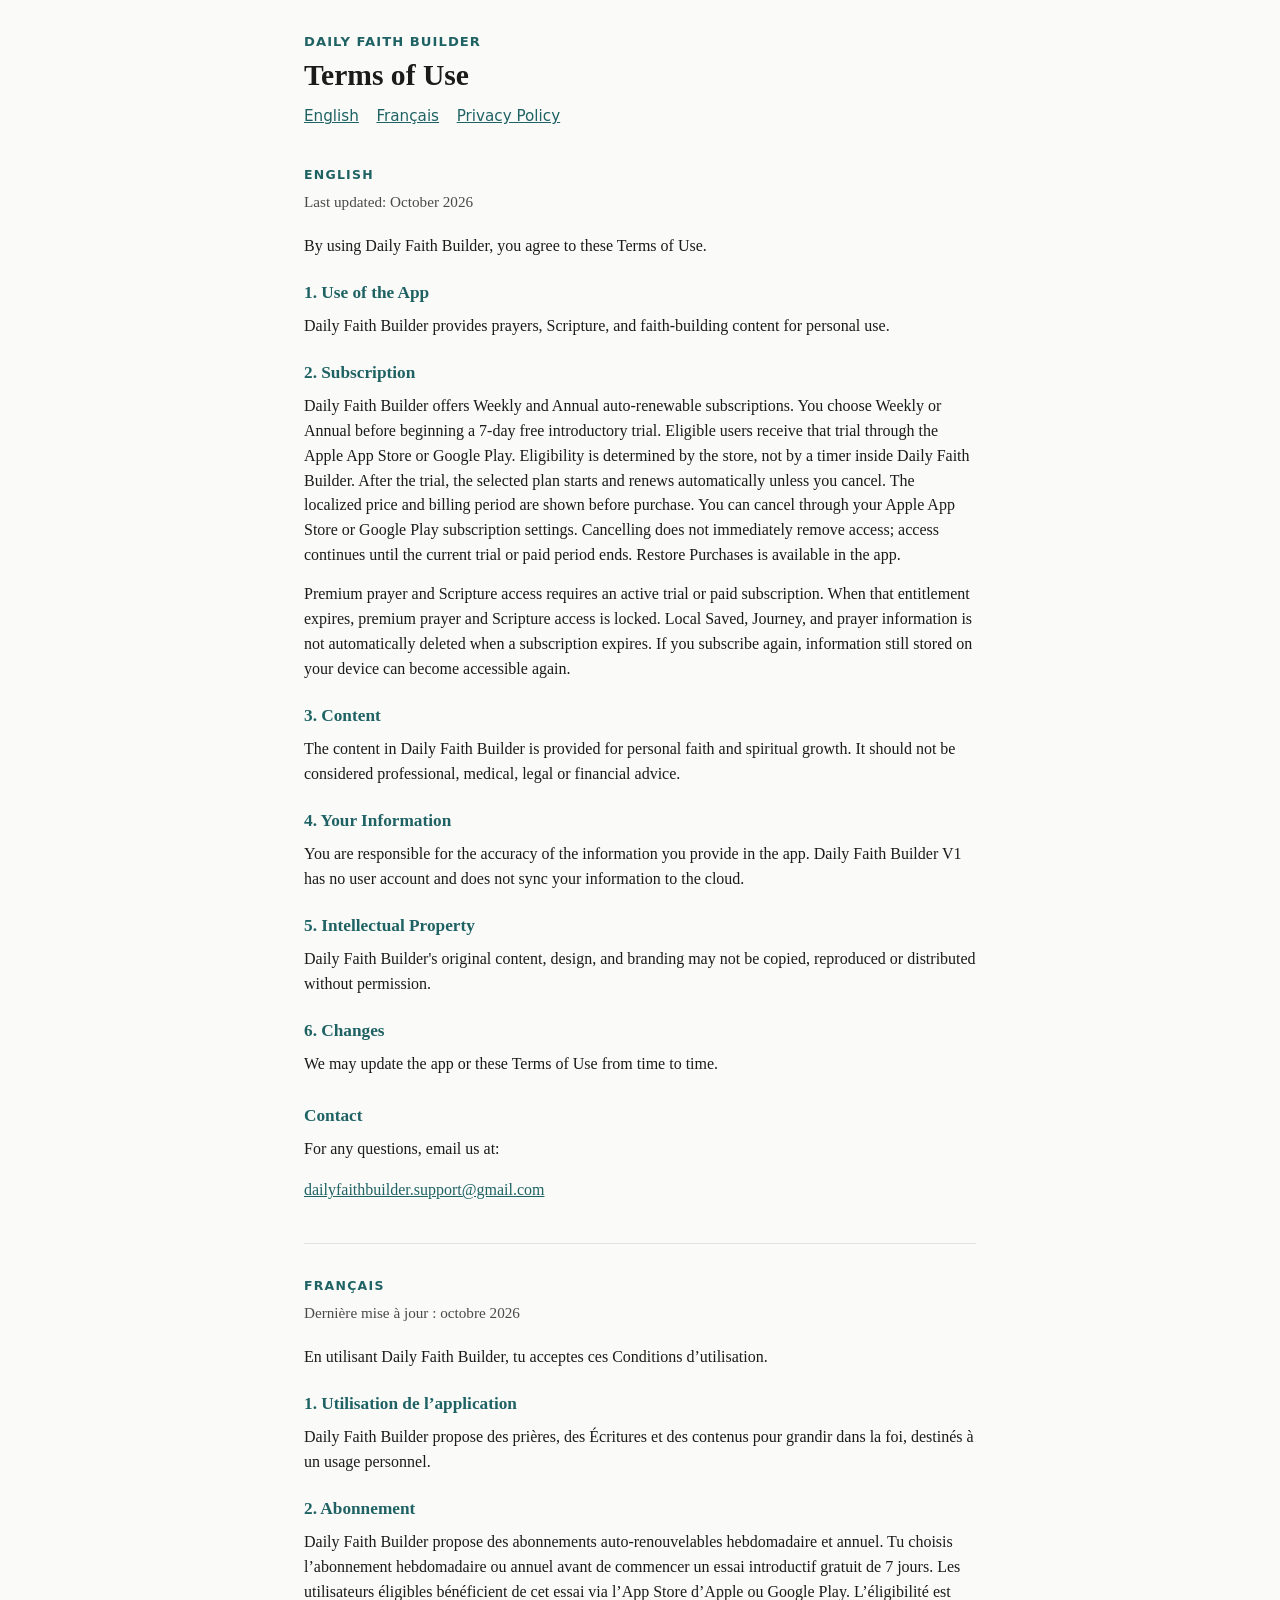
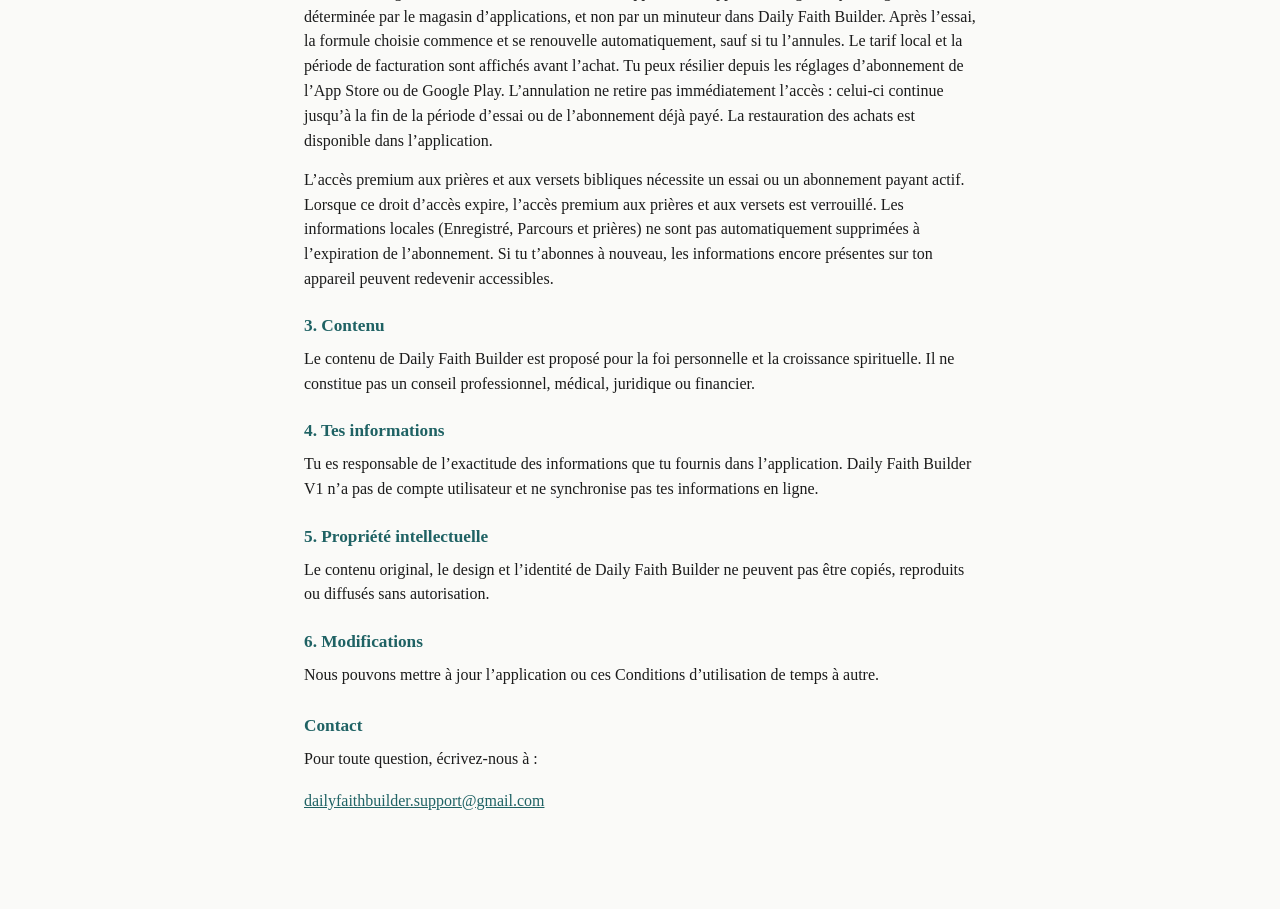
==== index.html @ fc42a617 "Add files via upload" ====
<!DOCTYPE html>
<html lang="en">
<head>
  <meta charset="utf-8">
  <meta name="viewport" content="width=device-width, initial-scale=1">
  <meta name="robots" content="index,follow">
  <title>Daily Faith Builder — Terms of Use</title>
  <link rel="stylesheet" href="../styles.css">
</head>
<body>
  <main class="wrap">
    <p class="brand">Daily Faith Builder</p>
    <h1>Terms of Use</h1>
    <nav class="nav" aria-label="Page">
      <a href="#english">English</a>
      <a href="#francais">Français</a>
      <a href="../privacy/">Privacy Policy</a>
    </nav>

    <article class="lang" id="english" lang="en">
      <h2>English</h2>
      <p class="updated">Last updated: October 2026</p>
      <p class="intro">By using Daily Faith Builder, you agree to these Terms of Use.</p>
        <section class="section">
          <h3>1. Use of the App</h3>
          <p>Daily Faith Builder provides prayers, Scripture, and faith-building content for personal use.</p>
        </section>
        <section class="section">
          <h3>2. Subscription</h3>
          <p>Daily Faith Builder offers Weekly and Annual auto-renewable subscriptions. You choose Weekly or Annual before beginning a 7-day free introductory trial. Eligible users receive that trial through the Apple App Store or Google Play. Eligibility is determined by the store, not by a timer inside Daily Faith Builder. After the trial, the selected plan starts and renews automatically unless you cancel. The localized price and billing period are shown before purchase. You can cancel through your Apple App Store or Google Play subscription settings. Cancelling does not immediately remove access; access continues until the current trial or paid period ends. Restore Purchases is available in the app.</p>
          <p>Premium prayer and Scripture access requires an active trial or paid subscription. When that entitlement expires, premium prayer and Scripture access is locked. Local Saved, Journey, and prayer information is not automatically deleted when a subscription expires. If you subscribe again, information still stored on your device can become accessible again.</p>
        </section>
        <section class="section">
          <h3>3. Content</h3>
          <p>The content in Daily Faith Builder is provided for personal faith and spiritual growth. It should not be considered professional, medical, legal or financial advice.</p>
        </section>
        <section class="section">
          <h3>4. Your Information</h3>
          <p>You are responsible for the accuracy of the information you provide in the app. Daily Faith Builder V1 has no user account and does not sync your information to the cloud.</p>
        </section>
        <section class="section">
          <h3>5. Intellectual Property</h3>
          <p>Daily Faith Builder's original content, design, and branding may not be copied, reproduced or distributed without permission.</p>
        </section>
        <section class="section">
          <h3>6. Changes</h3>
          <p>We may update the app or these Terms of Use from time to time.</p>
        </section>
        <div class="contact">
          <h3>Contact</h3>
          <p>For any questions, email us at:</p>
          <p><a class="email" href="mailto:dailyfaithbuilder.support@gmail.com">dailyfaithbuilder.support@gmail.com</a></p>
        </div>
    </article>

    <article class="lang" id="francais" lang="fr">
      <h2>Français</h2>
      <p class="updated">Dernière mise à jour : octobre 2026</p>
      <p class="intro">En utilisant Daily Faith Builder, tu acceptes ces Conditions d’utilisation.</p>
        <section class="section">
          <h3>1. Utilisation de l’application</h3>
          <p>Daily Faith Builder propose des prières, des Écritures et des contenus pour grandir dans la foi, destinés à un usage personnel.</p>
        </section>
        <section class="section">
          <h3>2. Abonnement</h3>
          <p>Daily Faith Builder propose des abonnements auto-renouvelables hebdomadaire et annuel. Tu choisis l’abonnement hebdomadaire ou annuel avant de commencer un essai introductif gratuit de 7 jours. Les utilisateurs éligibles bénéficient de cet essai via l’App Store d’Apple ou Google Play. L’éligibilité est déterminée par le magasin d’applications, et non par un minuteur dans Daily Faith Builder. Après l’essai, la formule choisie commence et se renouvelle automatiquement, sauf si tu l’annules. Le tarif local et la période de facturation sont affichés avant l’achat. Tu peux résilier depuis les réglages d’abonnement de l’App Store ou de Google Play. L’annulation ne retire pas immédiatement l’accès : celui-ci continue jusqu’à la fin de la période d’essai ou de l’abonnement déjà payé. La restauration des achats est disponible dans l’application.</p>
          <p>L’accès premium aux prières et aux versets bibliques nécessite un essai ou un abonnement payant actif. Lorsque ce droit d’accès expire, l’accès premium aux prières et aux versets est verrouillé. Les informations locales (Enregistré, Parcours et prières) ne sont pas automatiquement supprimées à l’expiration de l’abonnement. Si tu t’abonnes à nouveau, les informations encore présentes sur ton appareil peuvent redevenir accessibles.</p>
        </section>
        <section class="section">
          <h3>3. Contenu</h3>
          <p>Le contenu de Daily Faith Builder est proposé pour la foi personnelle et la croissance spirituelle. Il ne constitue pas un conseil professionnel, médical, juridique ou financier.</p>
        </section>
        <section class="section">
          <h3>4. Tes informations</h3>
          <p>Tu es responsable de l’exactitude des informations que tu fournis dans l’application. Daily Faith Builder V1 n’a pas de compte utilisateur et ne synchronise pas tes informations en ligne.</p>
        </section>
        <section class="section">
          <h3>5. Propriété intellectuelle</h3>
          <p>Le contenu original, le design et l’identité de Daily Faith Builder ne peuvent pas être copiés, reproduits ou diffusés sans autorisation.</p>
        </section>
        <section class="section">
          <h3>6. Modifications</h3>
          <p>Nous pouvons mettre à jour l’application ou ces Conditions d’utilisation de temps à autre.</p>
        </section>
        <div class="contact">
          <h3>Contact</h3>
          <p>Pour toute question, écrivez-nous à :</p>
          <p><a class="email" href="mailto:dailyfaithbuilder.support@gmail.com">dailyfaithbuilder.support@gmail.com</a></p>
        </div>
    </article>

  </main>
</body>
</html>
---- styles.css ----
/* Public legal pages — static, no analytics, no cookies. */
:root {
  color-scheme: light;
  --bg: #fafaf8;
  --ink: #1b1b1b;
  --muted: #4a4a46;
  --accent: #1f6264;
  --line: #e4e2dc;
}

* {
  box-sizing: border-box;
}

html {
  font-size: 100%;
}

body {
  margin: 0;
  background: var(--bg);
  color: var(--ink);
  font-family: "Iowan Old Style", "Palatino Linotype", Palatino, Georgia, "Times New Roman", serif;
  line-height: 1.55;
}

.wrap {
  width: min(42rem, calc(100% - 2.5rem));
  margin: 0 auto;
  padding: 2rem 0 3.5rem;
}

.brand {
  margin: 0 0 0.35rem;
  font-family: system-ui, -apple-system, "Segoe UI", sans-serif;
  font-size: 0.82rem;
  font-weight: 600;
  letter-spacing: 0.08em;
  text-transform: uppercase;
  color: var(--accent);
}

h1 {
  margin: 0 0 0.75rem;
  font-size: 1.85rem;
  font-weight: 650;
  line-height: 1.2;
}

.nav {
  display: flex;
  flex-wrap: wrap;
  gap: 0.75rem 1.1rem;
  margin: 0 0 2rem;
  font-family: system-ui, -apple-system, "Segoe UI", sans-serif;
  font-size: 0.95rem;
}

a {
  color: var(--accent);
}

.lang {
  margin: 0 0 2.5rem;
  padding-top: 0.25rem;
}

.lang + .lang {
  border-top: 1px solid var(--line);
  padding-top: 2rem;
}

.lang h2 {
  margin: 0 0 0.35rem;
  font-family: system-ui, -apple-system, "Segoe UI", sans-serif;
  font-size: 0.78rem;
  font-weight: 700;
  letter-spacing: 0.1em;
  text-transform: uppercase;
  color: var(--accent);
}

.updated {
  margin: 0 0 1.25rem;
  color: var(--muted);
  font-size: 0.95rem;
}

.intro,
.section p,
.contact p {
  margin: 0 0 0.9rem;
}

.section h3 {
  margin: 1.35rem 0 0.45rem;
  font-size: 1.08rem;
  font-weight: 700;
  color: var(--accent);
}

.contact h3 {
  margin: 1.6rem 0 0.45rem;
  font-size: 1.08rem;
  font-weight: 700;
  color: var(--accent);
}

.email {
  display: inline-block;
  margin-top: 0.15rem;
  word-break: break-word;
}

.home-links {
  display: grid;
  gap: 0.85rem;
  margin-top: 1.5rem;
}

.home-links a {
  display: block;
  padding: 0.9rem 1rem;
  border: 1px solid var(--line);
  border-radius: 8px;
  text-decoration: none;
  background: #fff;
  font-family: system-ui, -apple-system, "Segoe UI", sans-serif;
}

.home-links a:hover,
.home-links a:focus {
  border-color: var(--accent);
}

@media (max-width: 420px) {
  .wrap {
    width: min(42rem, calc(100% - 1.75rem));
    padding-top: 1.35rem;
  }

  h1 {
    font-size: 1.55rem;
  }

  body {
    font-size: 1.02rem;
  }
}
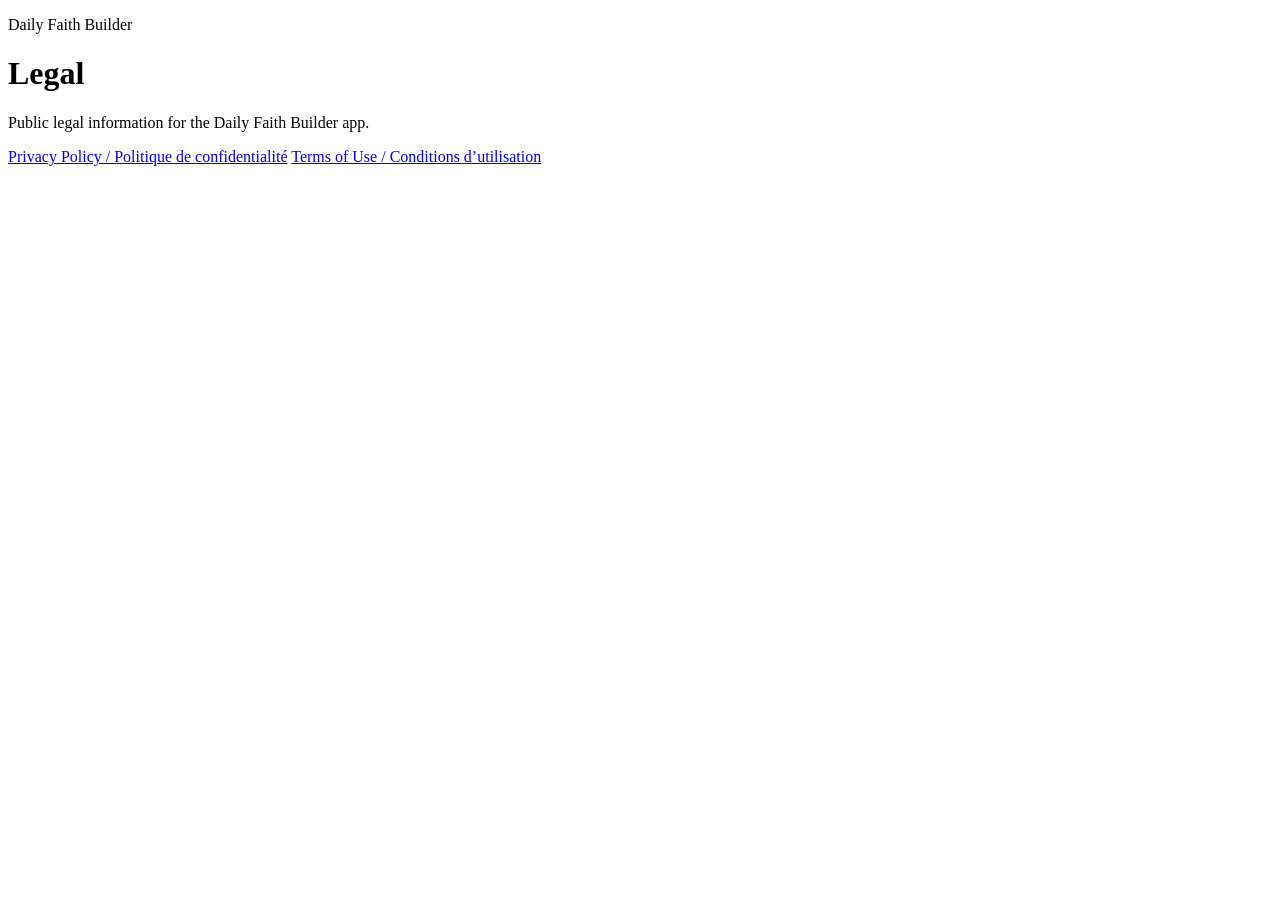
==== commit 9edfdbae: "Add files via upload" ====
--- a/index.html
+++ b/index.html
@@ -3,92 +3,19 @@
 <head>
   <meta charset="utf-8">
   <meta name="viewport" content="width=device-width, initial-scale=1">
-  <meta name="robots" content="index,follow">
-  <title>Daily Faith Builder — Terms of Use</title>
-  <link rel="stylesheet" href="../styles.css">
+  <title>Daily Faith Builder — Legal</title>
+  <base href="/daily-faith-builder-legal-/">
+  <link rel="stylesheet" href="./styles.css">
 </head>
 <body>
   <main class="wrap">
     <p class="brand">Daily Faith Builder</p>
-    <h1>Terms of Use</h1>
-    <nav class="nav" aria-label="Page">
-      <a href="#english">English</a>
-      <a href="#francais">Français</a>
-      <a href="../privacy/">Privacy Policy</a>
-    </nav>
-
-    <article class="lang" id="english" lang="en">
-      <h2>English</h2>
-      <p class="updated">Last updated: October 2026</p>
-      <p class="intro">By using Daily Faith Builder, you agree to these Terms of Use.</p>
-        <section class="section">
-          <h3>1. Use of the App</h3>
-          <p>Daily Faith Builder provides prayers, Scripture, and faith-building content for personal use.</p>
-        </section>
-        <section class="section">
-          <h3>2. Subscription</h3>
-          <p>Daily Faith Builder offers Weekly and Annual auto-renewable subscriptions. You choose Weekly or Annual before beginning a 7-day free introductory trial. Eligible users receive that trial through the Apple App Store or Google Play. Eligibility is determined by the store, not by a timer inside Daily Faith Builder. After the trial, the selected plan starts and renews automatically unless you cancel. The localized price and billing period are shown before purchase. You can cancel through your Apple App Store or Google Play subscription settings. Cancelling does not immediately remove access; access continues until the current trial or paid period ends. Restore Purchases is available in the app.</p>
-          <p>Premium prayer and Scripture access requires an active trial or paid subscription. When that entitlement expires, premium prayer and Scripture access is locked. Local Saved, Journey, and prayer information is not automatically deleted when a subscription expires. If you subscribe again, information still stored on your device can become accessible again.</p>
-        </section>
-        <section class="section">
-          <h3>3. Content</h3>
-          <p>The content in Daily Faith Builder is provided for personal faith and spiritual growth. It should not be considered professional, medical, legal or financial advice.</p>
-        </section>
-        <section class="section">
-          <h3>4. Your Information</h3>
-          <p>You are responsible for the accuracy of the information you provide in the app. Daily Faith Builder V1 has no user account and does not sync your information to the cloud.</p>
-        </section>
-        <section class="section">
-          <h3>5. Intellectual Property</h3>
-          <p>Daily Faith Builder's original content, design, and branding may not be copied, reproduced or distributed without permission.</p>
-        </section>
-        <section class="section">
-          <h3>6. Changes</h3>
-          <p>We may update the app or these Terms of Use from time to time.</p>
-        </section>
-        <div class="contact">
-          <h3>Contact</h3>
-          <p>For any questions, email us at:</p>
-          <p><a class="email" href="mailto:dailyfaithbuilder.support@gmail.com">dailyfaithbuilder.support@gmail.com</a></p>
-        </div>
-    </article>
-
-    <article class="lang" id="francais" lang="fr">
-      <h2>Français</h2>
-      <p class="updated">Dernière mise à jour : octobre 2026</p>
-      <p class="intro">En utilisant Daily Faith Builder, tu acceptes ces Conditions d’utilisation.</p>
-        <section class="section">
-          <h3>1. Utilisation de l’application</h3>
-          <p>Daily Faith Builder propose des prières, des Écritures et des contenus pour grandir dans la foi, destinés à un usage personnel.</p>
-        </section>
-        <section class="section">
-          <h3>2. Abonnement</h3>
-          <p>Daily Faith Builder propose des abonnements auto-renouvelables hebdomadaire et annuel. Tu choisis l’abonnement hebdomadaire ou annuel avant de commencer un essai introductif gratuit de 7 jours. Les utilisateurs éligibles bénéficient de cet essai via l’App Store d’Apple ou Google Play. L’éligibilité est déterminée par le magasin d’applications, et non par un minuteur dans Daily Faith Builder. Après l’essai, la formule choisie commence et se renouvelle automatiquement, sauf si tu l’annules. Le tarif local et la période de facturation sont affichés avant l’achat. Tu peux résilier depuis les réglages d’abonnement de l’App Store ou de Google Play. L’annulation ne retire pas immédiatement l’accès : celui-ci continue jusqu’à la fin de la période d’essai ou de l’abonnement déjà payé. La restauration des achats est disponible dans l’application.</p>
-          <p>L’accès premium aux prières et aux versets bibliques nécessite un essai ou un abonnement payant actif. Lorsque ce droit d’accès expire, l’accès premium aux prières et aux versets est verrouillé. Les informations locales (Enregistré, Parcours et prières) ne sont pas automatiquement supprimées à l’expiration de l’abonnement. Si tu t’abonnes à nouveau, les informations encore présentes sur ton appareil peuvent redevenir accessibles.</p>
-        </section>
-        <section class="section">
-          <h3>3. Contenu</h3>
-          <p>Le contenu de Daily Faith Builder est proposé pour la foi personnelle et la croissance spirituelle. Il ne constitue pas un conseil professionnel, médical, juridique ou financier.</p>
-        </section>
-        <section class="section">
-          <h3>4. Tes informations</h3>
-          <p>Tu es responsable de l’exactitude des informations que tu fournis dans l’application. Daily Faith Builder V1 n’a pas de compte utilisateur et ne synchronise pas tes informations en ligne.</p>
-        </section>
-        <section class="section">
-          <h3>5. Propriété intellectuelle</h3>
-          <p>Le contenu original, le design et l’identité de Daily Faith Builder ne peuvent pas être copiés, reproduits ou diffusés sans autorisation.</p>
-        </section>
-        <section class="section">
-          <h3>6. Modifications</h3>
-          <p>Nous pouvons mettre à jour l’application ou ces Conditions d’utilisation de temps à autre.</p>
-        </section>
-        <div class="contact">
-          <h3>Contact</h3>
-          <p>Pour toute question, écrivez-nous à :</p>
-          <p><a class="email" href="mailto:dailyfaithbuilder.support@gmail.com">dailyfaithbuilder.support@gmail.com</a></p>
-        </div>
-    </article>
-
+    <h1>Legal</h1>
+    <p>Public legal information for the Daily Faith Builder app.</p>
+    <div class="home-links">
+      <a href="./privacy/index.html">Privacy Policy / Politique de confidentialité</a>
+      <a href="./terms/index.html">Terms of Use / Conditions d’utilisation</a>
+    </div>
   </main>
 </body>
 </html>
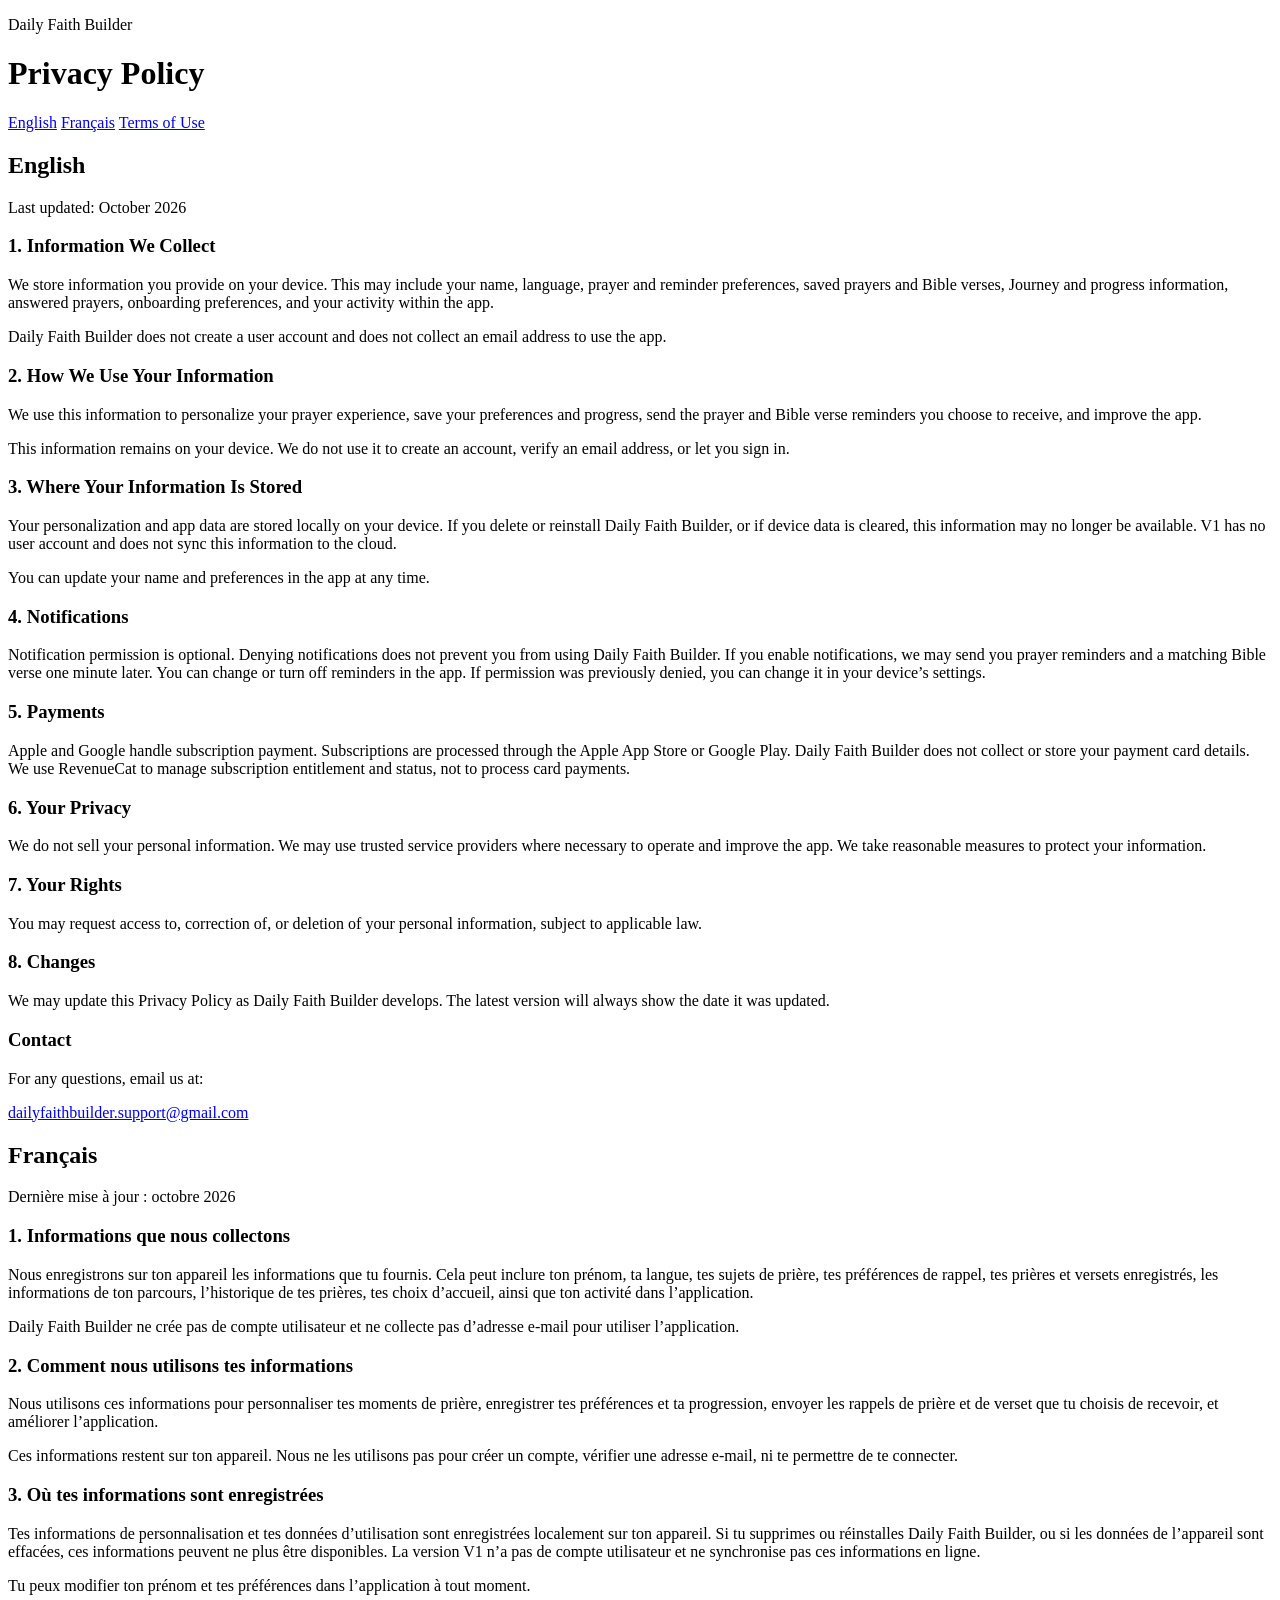
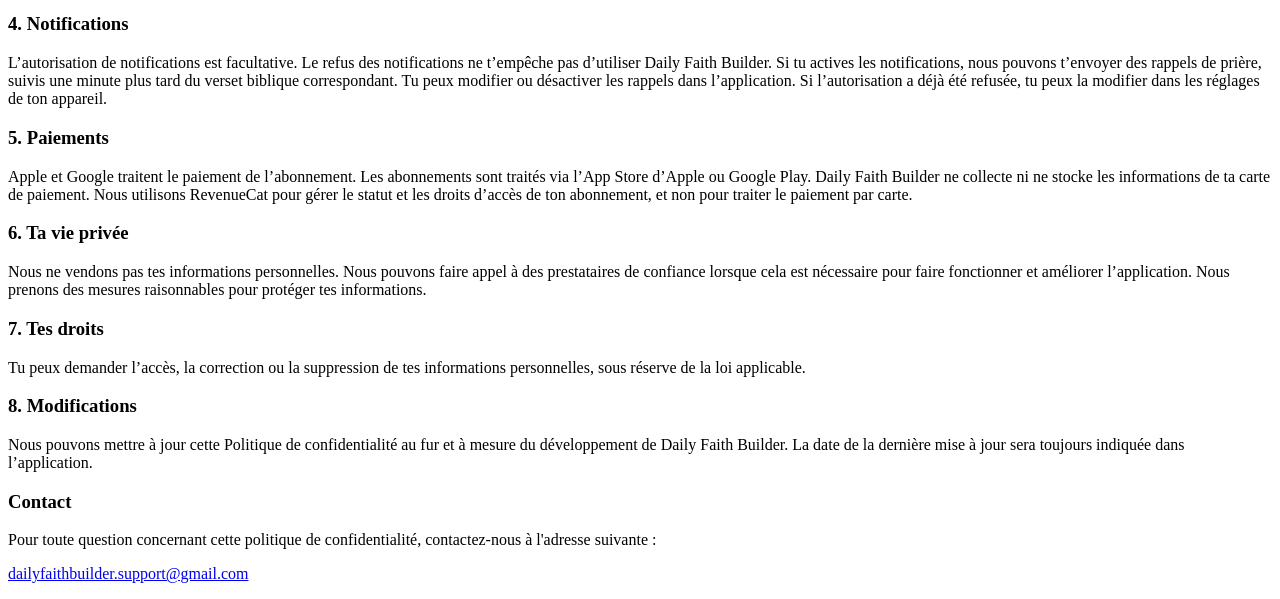
==== commit b0e72fa7: "Add files via upload" ====
--- a/index.html
+++ b/index.html
@@ -3,19 +3,111 @@
 <head>
   <meta charset="utf-8">
   <meta name="viewport" content="width=device-width, initial-scale=1">
-  <title>Daily Faith Builder — Legal</title>
-  <base href="/daily-faith-builder-legal-/">
-  <link rel="stylesheet" href="./styles.css">
+  <meta name="robots" content="index,follow">
+  <title>Daily Faith Builder — Privacy Policy</title>
+  <base href="/daily-faith-builder-legal-/privacy/">
+  <link rel="stylesheet" href="../styles.css">
 </head>
 <body>
   <main class="wrap">
     <p class="brand">Daily Faith Builder</p>
-    <h1>Legal</h1>
-    <p>Public legal information for the Daily Faith Builder app.</p>
-    <div class="home-links">
-      <a href="./privacy/index.html">Privacy Policy / Politique de confidentialité</a>
-      <a href="./terms/index.html">Terms of Use / Conditions d’utilisation</a>
-    </div>
+    <h1>Privacy Policy</h1>
+    <nav class="nav" aria-label="Page">
+      <a href="#english">English</a>
+      <a href="#francais">Français</a>
+      <a href="../terms/index.html">Terms of Use</a>
+    </nav>
+
+    <article class="lang" id="english" lang="en">
+      <h2>English</h2>
+      <p class="updated">Last updated: October 2026</p>
+        <section class="section">
+          <h3>1. Information We Collect</h3>
+          <p>We store information you provide on your device. This may include your name, language, prayer and reminder preferences, saved prayers and Bible verses, Journey and progress information, answered prayers, onboarding preferences, and your activity within the app.</p>
+          <p>Daily Faith Builder does not create a user account and does not collect an email address to use the app.</p>
+        </section>
+        <section class="section">
+          <h3>2. How We Use Your Information</h3>
+          <p>We use this information to personalize your prayer experience, save your preferences and progress, send the prayer and Bible verse reminders you choose to receive, and improve the app.</p>
+          <p>This information remains on your device. We do not use it to create an account, verify an email address, or let you sign in.</p>
+        </section>
+        <section class="section">
+          <h3>3. Where Your Information Is Stored</h3>
+          <p>Your personalization and app data are stored locally on your device. If you delete or reinstall Daily Faith Builder, or if device data is cleared, this information may no longer be available. V1 has no user account and does not sync this information to the cloud.</p>
+          <p>You can update your name and preferences in the app at any time.</p>
+        </section>
+        <section class="section">
+          <h3>4. Notifications</h3>
+          <p>Notification permission is optional. Denying notifications does not prevent you from using Daily Faith Builder. If you enable notifications, we may send you prayer reminders and a matching Bible verse one minute later. You can change or turn off reminders in the app. If permission was previously denied, you can change it in your device’s settings.</p>
+        </section>
+        <section class="section">
+          <h3>5. Payments</h3>
+          <p>Apple and Google handle subscription payment. Subscriptions are processed through the Apple App Store or Google Play. Daily Faith Builder does not collect or store your payment card details. We use RevenueCat to manage subscription entitlement and status, not to process card payments.</p>
+        </section>
+        <section class="section">
+          <h3>6. Your Privacy</h3>
+          <p>We do not sell your personal information. We may use trusted service providers where necessary to operate and improve the app. We take reasonable measures to protect your information.</p>
+        </section>
+        <section class="section">
+          <h3>7. Your Rights</h3>
+          <p>You may request access to, correction of, or deletion of your personal information, subject to applicable law.</p>
+        </section>
+        <section class="section">
+          <h3>8. Changes</h3>
+          <p>We may update this Privacy Policy as Daily Faith Builder develops. The latest version will always show the date it was updated.</p>
+        </section>
+        <div class="contact">
+          <h3>Contact</h3>
+          <p>For any questions, email us at:</p>
+          <p><a class="email" href="mailto:dailyfaithbuilder.support@gmail.com">dailyfaithbuilder.support@gmail.com</a></p>
+        </div>
+    </article>
+
+    <article class="lang" id="francais" lang="fr">
+      <h2>Français</h2>
+      <p class="updated">Dernière mise à jour : octobre 2026</p>
+        <section class="section">
+          <h3>1. Informations que nous collectons</h3>
+          <p>Nous enregistrons sur ton appareil les informations que tu fournis. Cela peut inclure ton prénom, ta langue, tes sujets de prière, tes préférences de rappel, tes prières et versets enregistrés, les informations de ton parcours, l’historique de tes prières, tes choix d’accueil, ainsi que ton activité dans l’application.</p>
+          <p>Daily Faith Builder ne crée pas de compte utilisateur et ne collecte pas d’adresse e-mail pour utiliser l’application.</p>
+        </section>
+        <section class="section">
+          <h3>2. Comment nous utilisons tes informations</h3>
+          <p>Nous utilisons ces informations pour personnaliser tes moments de prière, enregistrer tes préférences et ta progression, envoyer les rappels de prière et de verset que tu choisis de recevoir, et améliorer l’application.</p>
+          <p>Ces informations restent sur ton appareil. Nous ne les utilisons pas pour créer un compte, vérifier une adresse e-mail, ni te permettre de te connecter.</p>
+        </section>
+        <section class="section">
+          <h3>3. Où tes informations sont enregistrées</h3>
+          <p>Tes informations de personnalisation et tes données d’utilisation sont enregistrées localement sur ton appareil. Si tu supprimes ou réinstalles Daily Faith Builder, ou si les données de l’appareil sont effacées, ces informations peuvent ne plus être disponibles. La version V1 n’a pas de compte utilisateur et ne synchronise pas ces informations en ligne.</p>
+          <p>Tu peux modifier ton prénom et tes préférences dans l’application à tout moment.</p>
+        </section>
+        <section class="section">
+          <h3>4. Notifications</h3>
+          <p>L’autorisation de notifications est facultative. Le refus des notifications ne t’empêche pas d’utiliser Daily Faith Builder. Si tu actives les notifications, nous pouvons t’envoyer des rappels de prière, suivis une minute plus tard du verset biblique correspondant. Tu peux modifier ou désactiver les rappels dans l’application. Si l’autorisation a déjà été refusée, tu peux la modifier dans les réglages de ton appareil.</p>
+        </section>
+        <section class="section">
+          <h3>5. Paiements</h3>
+          <p>Apple et Google traitent le paiement de l’abonnement. Les abonnements sont traités via l’App Store d’Apple ou Google Play. Daily Faith Builder ne collecte ni ne stocke les informations de ta carte de paiement. Nous utilisons RevenueCat pour gérer le statut et les droits d’accès de ton abonnement, et non pour traiter le paiement par carte.</p>
+        </section>
+        <section class="section">
+          <h3>6. Ta vie privée</h3>
+          <p>Nous ne vendons pas tes informations personnelles. Nous pouvons faire appel à des prestataires de confiance lorsque cela est nécessaire pour faire fonctionner et améliorer l’application. Nous prenons des mesures raisonnables pour protéger tes informations.</p>
+        </section>
+        <section class="section">
+          <h3>7. Tes droits</h3>
+          <p>Tu peux demander l’accès, la correction ou la suppression de tes informations personnelles, sous réserve de la loi applicable.</p>
+        </section>
+        <section class="section">
+          <h3>8. Modifications</h3>
+          <p>Nous pouvons mettre à jour cette Politique de confidentialité au fur et à mesure du développement de Daily Faith Builder. La date de la dernière mise à jour sera toujours indiquée dans l’application.</p>
+        </section>
+        <div class="contact">
+          <h3>Contact</h3>
+          <p>Pour toute question concernant cette politique de confidentialité, contactez-nous à l'adresse suivante :</p>
+          <p><a class="email" href="mailto:dailyfaithbuilder.support@gmail.com">dailyfaithbuilder.support@gmail.com</a></p>
+        </div>
+    </article>
+
   </main>
 </body>
 </html>
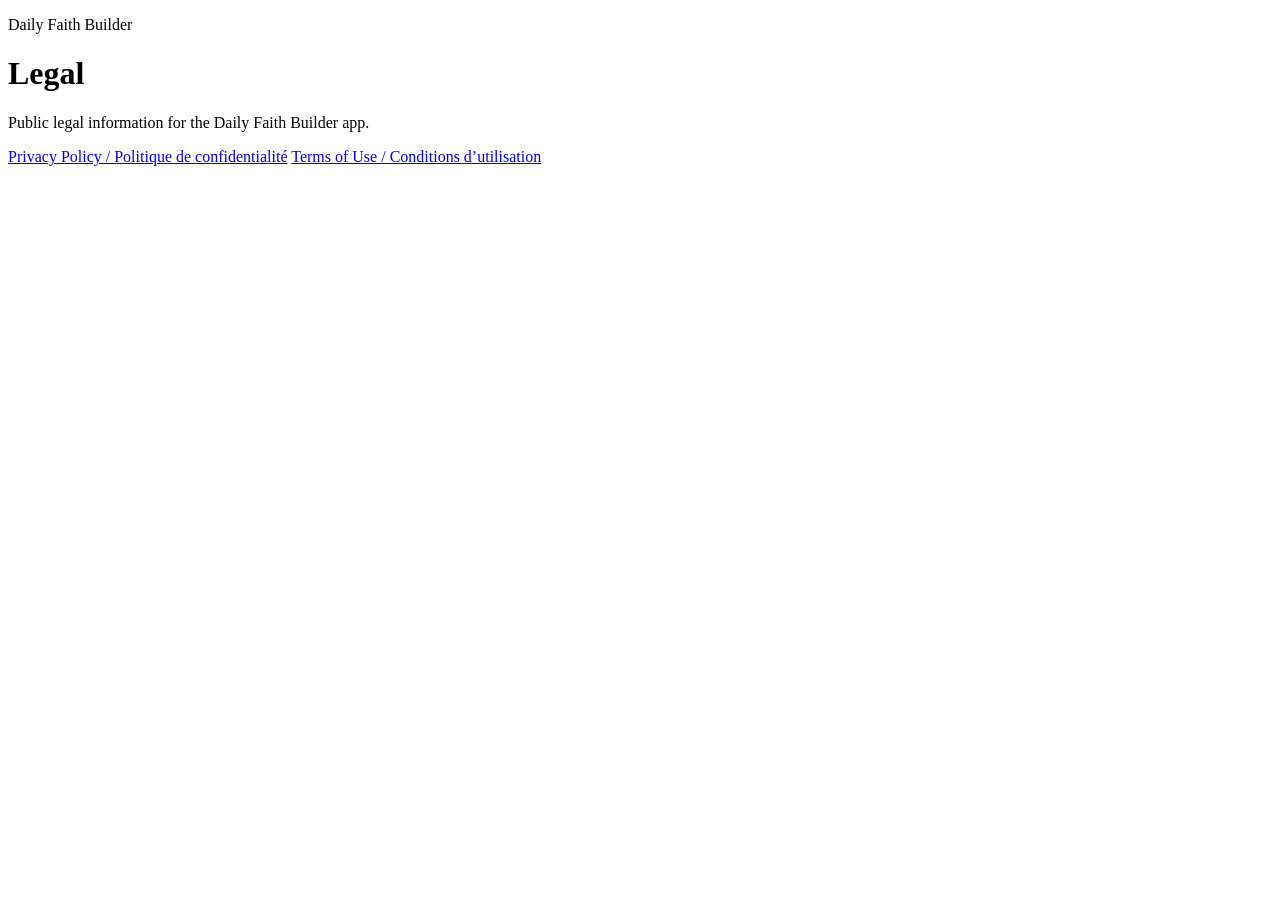
==== commit a5a4850a: "Add files via upload" ====
--- a/index.html
+++ b/index.html
@@ -3,111 +3,19 @@
 <head>
   <meta charset="utf-8">
   <meta name="viewport" content="width=device-width, initial-scale=1">
-  <meta name="robots" content="index,follow">
-  <title>Daily Faith Builder — Privacy Policy</title>
-  <base href="/daily-faith-builder-legal-/privacy/">
-  <link rel="stylesheet" href="../styles.css">
+  <title>Daily Faith Builder — Legal</title>
+  <base href="/daily-faith-builder-legal-/">
+  <link rel="stylesheet" href="./styles.css">
 </head>
 <body>
   <main class="wrap">
     <p class="brand">Daily Faith Builder</p>
-    <h1>Privacy Policy</h1>
-    <nav class="nav" aria-label="Page">
-      <a href="#english">English</a>
-      <a href="#francais">Français</a>
-      <a href="../terms/index.html">Terms of Use</a>
-    </nav>
-
-    <article class="lang" id="english" lang="en">
-      <h2>English</h2>
-      <p class="updated">Last updated: October 2026</p>
-        <section class="section">
-          <h3>1. Information We Collect</h3>
-          <p>We store information you provide on your device. This may include your name, language, prayer and reminder preferences, saved prayers and Bible verses, Journey and progress information, answered prayers, onboarding preferences, and your activity within the app.</p>
-          <p>Daily Faith Builder does not create a user account and does not collect an email address to use the app.</p>
-        </section>
-        <section class="section">
-          <h3>2. How We Use Your Information</h3>
-          <p>We use this information to personalize your prayer experience, save your preferences and progress, send the prayer and Bible verse reminders you choose to receive, and improve the app.</p>
-          <p>This information remains on your device. We do not use it to create an account, verify an email address, or let you sign in.</p>
-        </section>
-        <section class="section">
-          <h3>3. Where Your Information Is Stored</h3>
-          <p>Your personalization and app data are stored locally on your device. If you delete or reinstall Daily Faith Builder, or if device data is cleared, this information may no longer be available. V1 has no user account and does not sync this information to the cloud.</p>
-          <p>You can update your name and preferences in the app at any time.</p>
-        </section>
-        <section class="section">
-          <h3>4. Notifications</h3>
-          <p>Notification permission is optional. Denying notifications does not prevent you from using Daily Faith Builder. If you enable notifications, we may send you prayer reminders and a matching Bible verse one minute later. You can change or turn off reminders in the app. If permission was previously denied, you can change it in your device’s settings.</p>
-        </section>
-        <section class="section">
-          <h3>5. Payments</h3>
-          <p>Apple and Google handle subscription payment. Subscriptions are processed through the Apple App Store or Google Play. Daily Faith Builder does not collect or store your payment card details. We use RevenueCat to manage subscription entitlement and status, not to process card payments.</p>
-        </section>
-        <section class="section">
-          <h3>6. Your Privacy</h3>
-          <p>We do not sell your personal information. We may use trusted service providers where necessary to operate and improve the app. We take reasonable measures to protect your information.</p>
-        </section>
-        <section class="section">
-          <h3>7. Your Rights</h3>
-          <p>You may request access to, correction of, or deletion of your personal information, subject to applicable law.</p>
-        </section>
-        <section class="section">
-          <h3>8. Changes</h3>
-          <p>We may update this Privacy Policy as Daily Faith Builder develops. The latest version will always show the date it was updated.</p>
-        </section>
-        <div class="contact">
-          <h3>Contact</h3>
-          <p>For any questions, email us at:</p>
-          <p><a class="email" href="mailto:dailyfaithbuilder.support@gmail.com">dailyfaithbuilder.support@gmail.com</a></p>
-        </div>
-    </article>
-
-    <article class="lang" id="francais" lang="fr">
-      <h2>Français</h2>
-      <p class="updated">Dernière mise à jour : octobre 2026</p>
-        <section class="section">
-          <h3>1. Informations que nous collectons</h3>
-          <p>Nous enregistrons sur ton appareil les informations que tu fournis. Cela peut inclure ton prénom, ta langue, tes sujets de prière, tes préférences de rappel, tes prières et versets enregistrés, les informations de ton parcours, l’historique de tes prières, tes choix d’accueil, ainsi que ton activité dans l’application.</p>
-          <p>Daily Faith Builder ne crée pas de compte utilisateur et ne collecte pas d’adresse e-mail pour utiliser l’application.</p>
-        </section>
-        <section class="section">
-          <h3>2. Comment nous utilisons tes informations</h3>
-          <p>Nous utilisons ces informations pour personnaliser tes moments de prière, enregistrer tes préférences et ta progression, envoyer les rappels de prière et de verset que tu choisis de recevoir, et améliorer l’application.</p>
-          <p>Ces informations restent sur ton appareil. Nous ne les utilisons pas pour créer un compte, vérifier une adresse e-mail, ni te permettre de te connecter.</p>
-        </section>
-        <section class="section">
-          <h3>3. Où tes informations sont enregistrées</h3>
-          <p>Tes informations de personnalisation et tes données d’utilisation sont enregistrées localement sur ton appareil. Si tu supprimes ou réinstalles Daily Faith Builder, ou si les données de l’appareil sont effacées, ces informations peuvent ne plus être disponibles. La version V1 n’a pas de compte utilisateur et ne synchronise pas ces informations en ligne.</p>
-          <p>Tu peux modifier ton prénom et tes préférences dans l’application à tout moment.</p>
-        </section>
-        <section class="section">
-          <h3>4. Notifications</h3>
-          <p>L’autorisation de notifications est facultative. Le refus des notifications ne t’empêche pas d’utiliser Daily Faith Builder. Si tu actives les notifications, nous pouvons t’envoyer des rappels de prière, suivis une minute plus tard du verset biblique correspondant. Tu peux modifier ou désactiver les rappels dans l’application. Si l’autorisation a déjà été refusée, tu peux la modifier dans les réglages de ton appareil.</p>
-        </section>
-        <section class="section">
-          <h3>5. Paiements</h3>
-          <p>Apple et Google traitent le paiement de l’abonnement. Les abonnements sont traités via l’App Store d’Apple ou Google Play. Daily Faith Builder ne collecte ni ne stocke les informations de ta carte de paiement. Nous utilisons RevenueCat pour gérer le statut et les droits d’accès de ton abonnement, et non pour traiter le paiement par carte.</p>
-        </section>
-        <section class="section">
-          <h3>6. Ta vie privée</h3>
-          <p>Nous ne vendons pas tes informations personnelles. Nous pouvons faire appel à des prestataires de confiance lorsque cela est nécessaire pour faire fonctionner et améliorer l’application. Nous prenons des mesures raisonnables pour protéger tes informations.</p>
-        </section>
-        <section class="section">
-          <h3>7. Tes droits</h3>
-          <p>Tu peux demander l’accès, la correction ou la suppression de tes informations personnelles, sous réserve de la loi applicable.</p>
-        </section>
-        <section class="section">
-          <h3>8. Modifications</h3>
-          <p>Nous pouvons mettre à jour cette Politique de confidentialité au fur et à mesure du développement de Daily Faith Builder. La date de la dernière mise à jour sera toujours indiquée dans l’application.</p>
-        </section>
-        <div class="contact">
-          <h3>Contact</h3>
-          <p>Pour toute question concernant cette politique de confidentialité, contactez-nous à l'adresse suivante :</p>
-          <p><a class="email" href="mailto:dailyfaithbuilder.support@gmail.com">dailyfaithbuilder.support@gmail.com</a></p>
-        </div>
-    </article>
-
+    <h1>Legal</h1>
+    <p>Public legal information for the Daily Faith Builder app.</p>
+    <div class="home-links">
+      <a href="./privacy/index.html">Privacy Policy / Politique de confidentialité</a>
+      <a href="./terms/index.html">Terms of Use / Conditions d’utilisation</a>
+    </div>
   </main>
 </body>
 </html>
